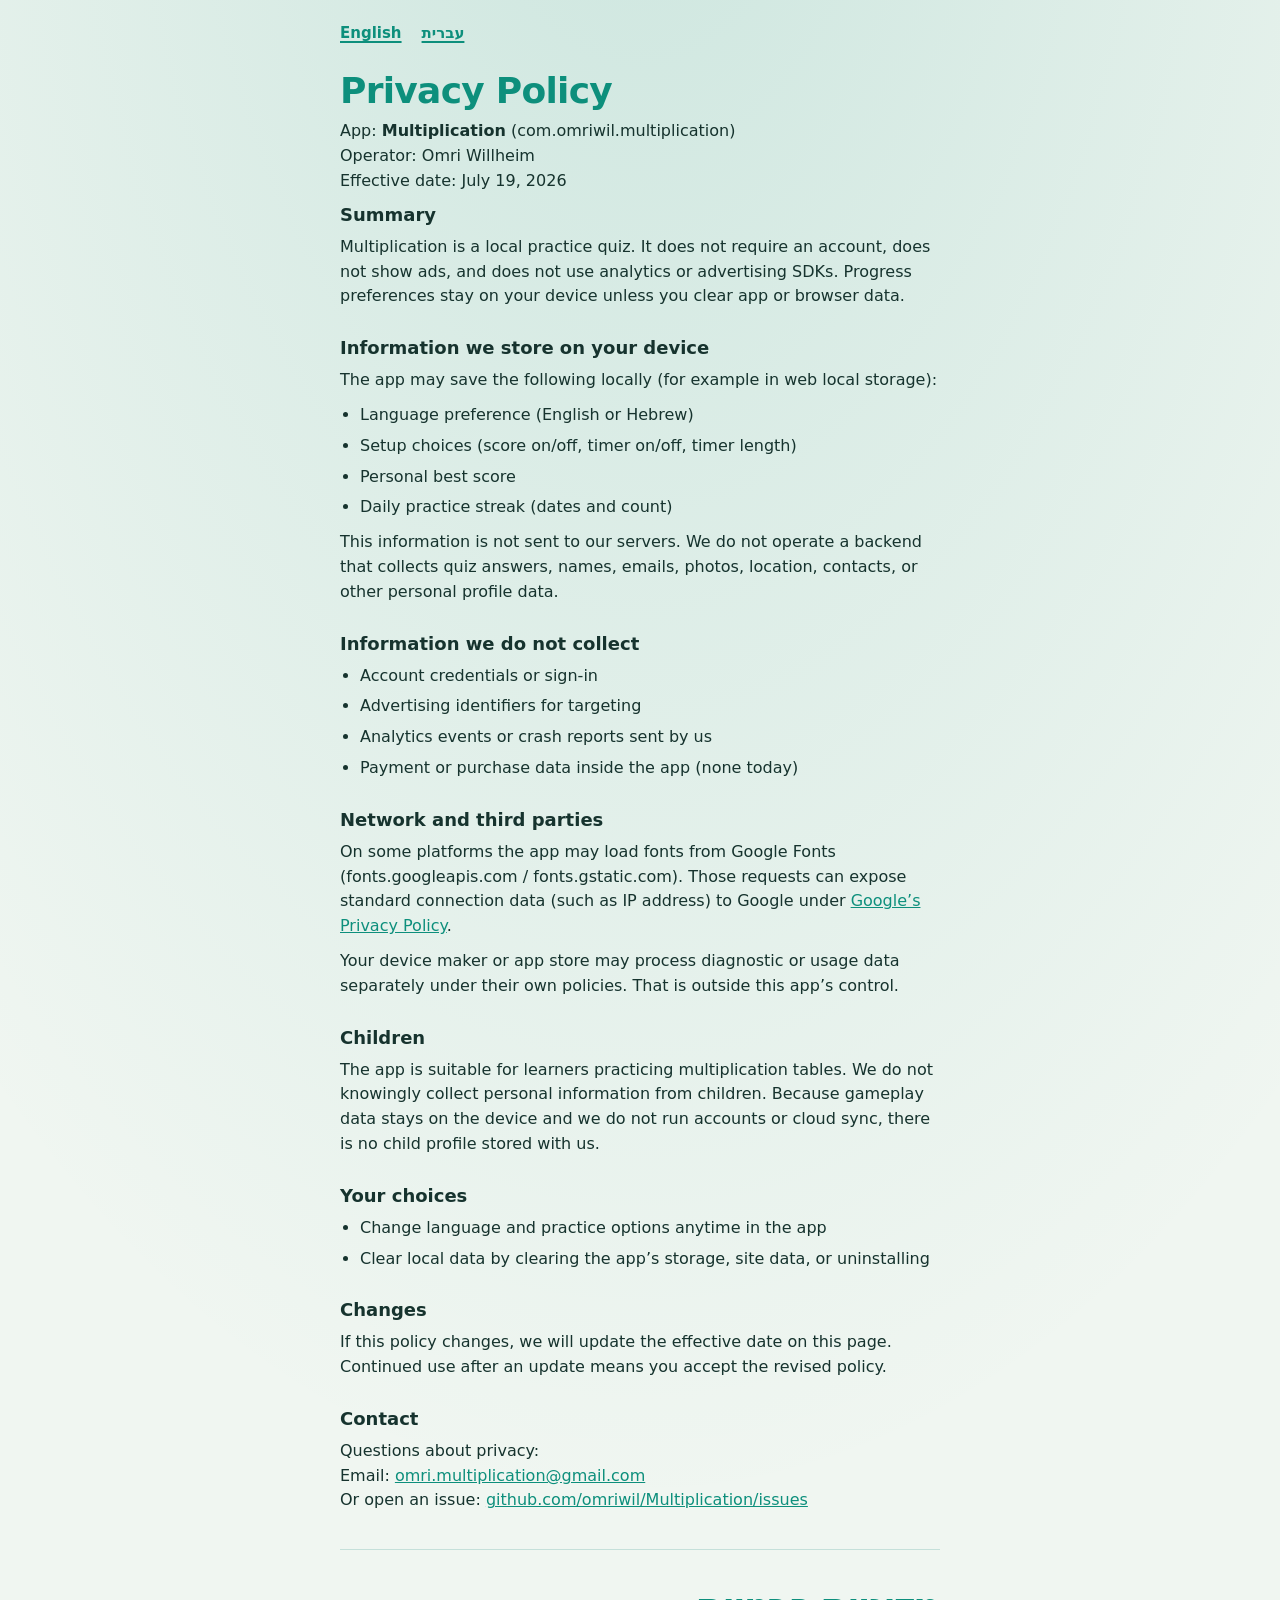
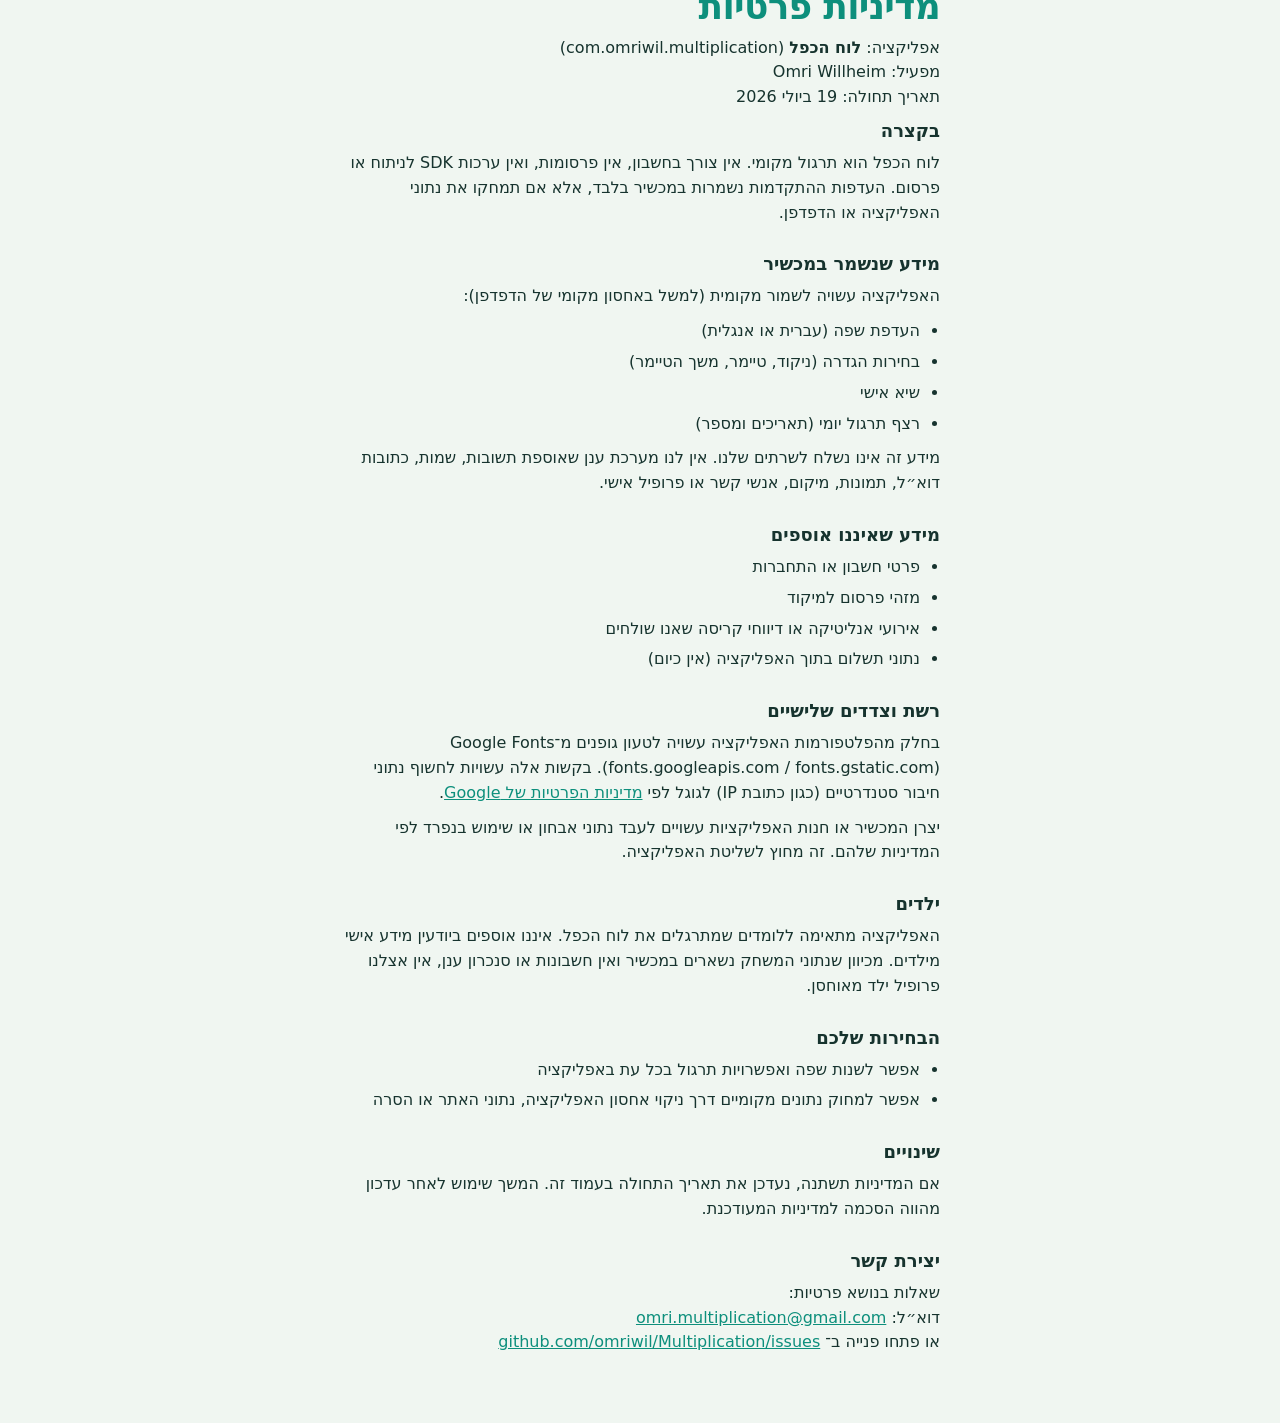
==== index.html @ eee6aac2 "Add Multiplication privacy policy for store listings." ====
<!DOCTYPE html>
<html lang="en">
<head>
	<meta charset="UTF-8">
	<meta name="viewport" content="width=device-width, initial-scale=1.0, viewport-fit=cover">
	<meta name="color-scheme" content="light">
	<meta name="theme-color" content="#f0f6f1">
	<title>Privacy Policy — Multiplication</title>
	<style>
		:root {
			--bg: #f0f6f1;
			--border: #c5e0da;
			--text: #16332e;
			--text-muted: #4a6b64;
			--accent: #0d8f7c;
			--font-ui: "Segoe UI", system-ui, -apple-system, sans-serif;
			--font-display: "Nunito", "Rubik", "Segoe UI", system-ui, -apple-system, sans-serif;
		}

		*,
		*::before,
		*::after {
			box-sizing: border-box;
		}

		body {
			margin: 0;
			min-height: 100vh;
			font-family: var(--font-ui);
			background:
				radial-gradient(ellipse 80% 60% at 50% -10%, rgba(13, 143, 124, 0.16), transparent),
				var(--bg);
			color: var(--text);
			-webkit-font-smoothing: antialiased;
		}

		.privacy-page {
			width: min(100%, 640px);
			margin: 0 auto;
			padding:
				max(24px, env(safe-area-inset-top))
				max(20px, env(safe-area-inset-right))
				max(40px, env(safe-area-inset-bottom))
				max(20px, env(safe-area-inset-left));
		}

		.privacy-page h1 {
			margin: 0 0 8px;
			font-family: var(--font-display);
			font-size: clamp(1.75rem, 6vw, 2.25rem);
			font-weight: 800;
			letter-spacing: -0.02em;
			line-height: 1.15;
			color: var(--accent);
		}

		.privacy-meta {
			margin: 0 0 28px;
			color: var(--text-muted);
			font-size: 0.9375rem;
			line-height: 1.45;
		}

		.privacy-nav {
			display: flex;
			flex-wrap: wrap;
			gap: 12px 20px;
			margin: 0 0 28px;
			font-size: 0.9375rem;
		}

		.privacy-nav a {
			color: var(--accent);
			font-weight: 700;
			text-decoration-thickness: 1.5px;
			text-underline-offset: 3px;
		}

		.privacy-nav a:focus-visible {
			outline: 2px solid var(--accent);
			outline-offset: 3px;
			border-radius: 4px;
		}

		.privacy-page section {
			margin: 0 0 28px;
		}

		.privacy-page h2 {
			margin: 0 0 10px;
			font-family: var(--font-display);
			font-size: 1.125rem;
			font-weight: 800;
			color: var(--text);
		}

		.privacy-page p,
		.privacy-page li {
			margin: 0 0 10px;
			font-size: 1rem;
			line-height: 1.55;
			color: var(--text);
		}

		.privacy-page ul {
			margin: 0 0 10px;
			padding-inline-start: 1.25rem;
		}

		.privacy-page li {
			margin-bottom: 6px;
		}

		.privacy-page hr {
			border: 0;
			border-top: 1px solid var(--border);
			margin: 36px 0;
		}

		.privacy-page a {
			color: var(--accent);
		}

		[lang="he"] {
			font-family: "Rubik", "Segoe UI", system-ui, -apple-system, sans-serif;
		}
	</style>
</head>
<body>
	<article class="privacy-page">
		<nav class="privacy-nav" aria-label="Language">
			<a href="#en">English</a>
			<a href="#he" lang="he">עברית</a>
		</nav>

		<section id="en" lang="en">
			<h1>Privacy Policy</h1>
			<p class="privacy-meta">
				App: <strong>Multiplication</strong> (com.omriwil.multiplication)<br>
				Operator: Omri Willheim<br>
				Effective date: July 19, 2026
			</p>

			<section>
				<h2>Summary</h2>
				<p>
					Multiplication is a local practice quiz. It does not require an account,
					does not show ads, and does not use analytics or advertising SDKs.
					Progress preferences stay on your device unless you clear app or browser data.
				</p>
			</section>

			<section>
				<h2>Information we store on your device</h2>
				<p>The app may save the following locally (for example in web local storage):</p>
				<ul>
					<li>Language preference (English or Hebrew)</li>
					<li>Setup choices (score on/off, timer on/off, timer length)</li>
					<li>Personal best score</li>
					<li>Daily practice streak (dates and count)</li>
				</ul>
				<p>
					This information is not sent to our servers. We do not operate a backend
					that collects quiz answers, names, emails, photos, location, contacts,
					or other personal profile data.
				</p>
			</section>

			<section>
				<h2>Information we do not collect</h2>
				<ul>
					<li>Account credentials or sign-in</li>
					<li>Advertising identifiers for targeting</li>
					<li>Analytics events or crash reports sent by us</li>
					<li>Payment or purchase data inside the app (none today)</li>
				</ul>
			</section>

			<section>
				<h2>Network and third parties</h2>
				<p>
					On some platforms the app may load fonts from Google Fonts
					(fonts.googleapis.com / fonts.gstatic.com). Those requests can expose
					standard connection data (such as IP address) to Google under
					<a href="https://policies.google.com/privacy">Google’s Privacy Policy</a>.
				</p>
				<p>
					Your device maker or app store may process diagnostic or usage data
					separately under their own policies. That is outside this app’s control.
				</p>
			</section>

			<section>
				<h2>Children</h2>
				<p>
					The app is suitable for learners practicing multiplication tables.
					We do not knowingly collect personal information from children.
					Because gameplay data stays on the device and we do not run accounts
					or cloud sync, there is no child profile stored with us.
				</p>
			</section>

			<section>
				<h2>Your choices</h2>
				<ul>
					<li>Change language and practice options anytime in the app</li>
					<li>Clear local data by clearing the app’s storage, site data, or uninstalling</li>
				</ul>
			</section>

			<section>
				<h2>Changes</h2>
				<p>
					If this policy changes, we will update the effective date on this page.
					Continued use after an update means you accept the revised policy.
				</p>
			</section>

			<section>
				<h2>Contact</h2>
				<p>
					Questions about privacy:<br>
					Email:
					<a href="mailto:omri.multiplication@gmail.com">omri.multiplication@gmail.com</a><br>
					Or open an issue:
					<a href="https://github.com/omriwil/Multiplication/issues">github.com/omriwil/Multiplication/issues</a>
				</p>
			</section>
		</section>

		<hr>

		<section id="he" lang="he" dir="rtl">
			<h1>מדיניות פרטיות</h1>
			<p class="privacy-meta">
				אפליקציה: <strong>לוח הכפל</strong> (com.omriwil.multiplication)<br>
				מפעיל: Omri Willheim<br>
				תאריך תחולה: 19 ביולי 2026
			</p>

			<section>
				<h2>בקצרה</h2>
				<p>
					לוח הכפל הוא תרגול מקומי. אין צורך בחשבון, אין פרסומות,
					ואין ערכות SDK לניתוח או פרסום.
					העדפות ההתקדמות נשמרות במכשיר בלבד, אלא אם תמחקו את נתוני האפליקציה או הדפדפן.
				</p>
			</section>

			<section>
				<h2>מידע שנשמר במכשיר</h2>
				<p>האפליקציה עשויה לשמור מקומית (למשל באחסון מקומי של הדפדפן):</p>
				<ul>
					<li>העדפת שפה (עברית או אנגלית)</li>
					<li>בחירות הגדרה (ניקוד, טיימר, משך הטיימר)</li>
					<li>שיא אישי</li>
					<li>רצף תרגול יומי (תאריכים ומספר)</li>
				</ul>
				<p>
					מידע זה אינו נשלח לשרתים שלנו. אין לנו מערכת ענן שאוספת תשובות,
					שמות, כתובות דוא״ל, תמונות, מיקום, אנשי קשר או פרופיל אישי.
				</p>
			</section>

			<section>
				<h2>מידע שאיננו אוספים</h2>
				<ul>
					<li>פרטי חשבון או התחברות</li>
					<li>מזהי פרסום למיקוד</li>
					<li>אירועי אנליטיקה או דיווחי קריסה שאנו שולחים</li>
					<li>נתוני תשלום בתוך האפליקציה (אין כיום)</li>
				</ul>
			</section>

			<section>
				<h2>רשת וצדדים שלישיים</h2>
				<p>
					בחלק מהפלטפורמות האפליקציה עשויה לטעון גופנים מ־Google Fonts
					(fonts.googleapis.com / fonts.gstatic.com). בקשות אלה עשויות לחשוף
					נתוני חיבור סטנדרטיים (כגון כתובת IP) לגוגל לפי
					<a href="https://policies.google.com/privacy">מדיניות הפרטיות של Google</a>.
				</p>
				<p>
					יצרן המכשיר או חנות האפליקציות עשויים לעבד נתוני אבחון או שימוש
					בנפרד לפי המדיניות שלהם. זה מחוץ לשליטת האפליקציה.
				</p>
			</section>

			<section>
				<h2>ילדים</h2>
				<p>
					האפליקציה מתאימה ללומדים שמתרגלים את לוח הכפל.
					איננו אוספים ביודעין מידע אישי מילדים.
					מכיוון שנתוני המשחק נשארים במכשיר ואין חשבונות או סנכרון ענן,
					אין אצלנו פרופיל ילד מאוחסן.
				</p>
			</section>

			<section>
				<h2>הבחירות שלכם</h2>
				<ul>
					<li>אפשר לשנות שפה ואפשרויות תרגול בכל עת באפליקציה</li>
					<li>אפשר למחוק נתונים מקומיים דרך ניקוי אחסון האפליקציה, נתוני האתר או הסרה</li>
				</ul>
			</section>

			<section>
				<h2>שינויים</h2>
				<p>
					אם המדיניות תשתנה, נעדכן את תאריך התחולה בעמוד זה.
					המשך שימוש לאחר עדכון מהווה הסכמה למדיניות המעודכנת.
				</p>
			</section>

			<section>
				<h2>יצירת קשר</h2>
				<p>
					שאלות בנושא פרטיות:<br>
					דוא״ל:
					<a href="mailto:omri.multiplication@gmail.com">omri.multiplication@gmail.com</a><br>
					או פתחו פנייה ב־
					<a href="https://github.com/omriwil/Multiplication/issues">github.com/omriwil/Multiplication/issues</a>
				</p>
			</section>
		</section>
	</article>
</body>
</html>
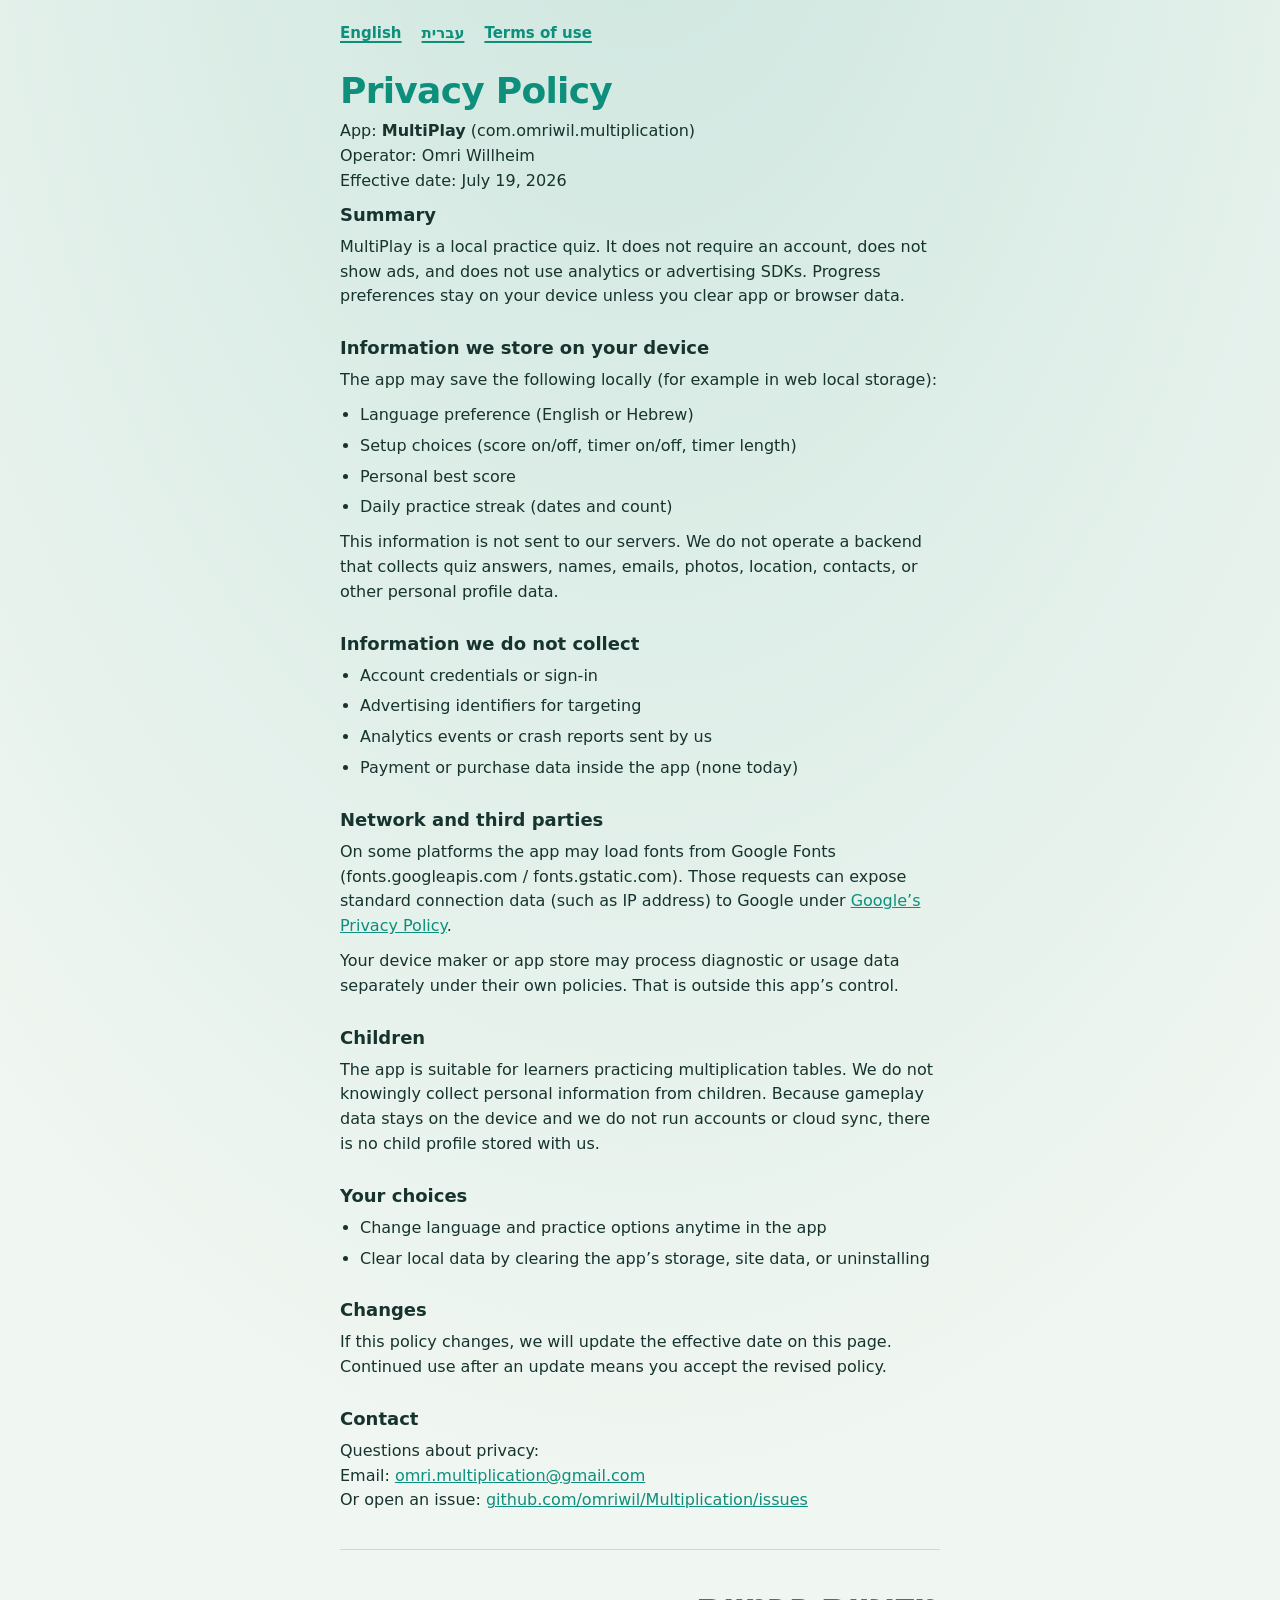
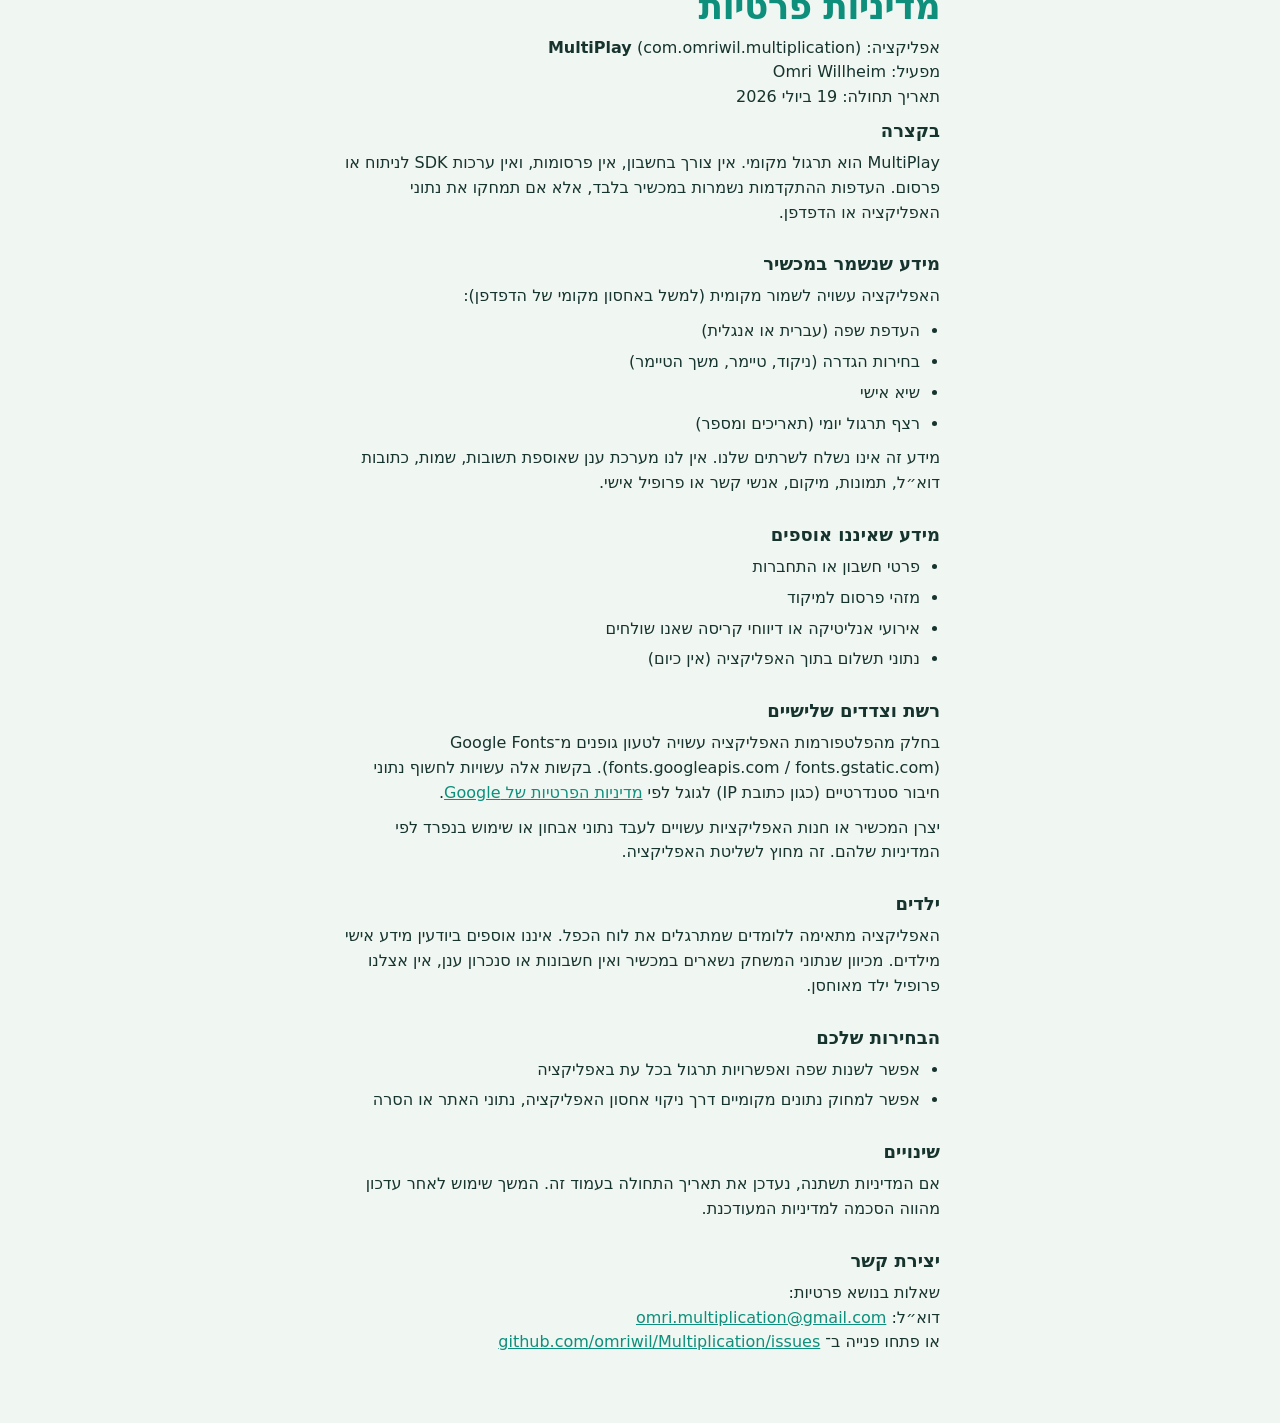
==== commit d0ae8e42: "Sync legal pages from Multiplication." ====
--- a/index.html
+++ b/index.html
@@ -5,7 +5,7 @@
 	<meta name="viewport" content="width=device-width, initial-scale=1.0, viewport-fit=cover">
 	<meta name="color-scheme" content="light">
 	<meta name="theme-color" content="#f0f6f1">
-	<title>Privacy Policy — Multiplication</title>
+	<title>Privacy Policy — MultiPlay</title>
 	<style>
 		:root {
 			--bg: #f0f6f1;
@@ -128,15 +128,16 @@
 </head>
 <body>
 	<article class="privacy-page">
-		<nav class="privacy-nav" aria-label="Language">
+		<nav class="privacy-nav" aria-label="Document links">
 			<a href="#en">English</a>
 			<a href="#he" lang="he">עברית</a>
+			<a href="terms.html">Terms of use</a>
 		</nav>
 
 		<section id="en" lang="en">
 			<h1>Privacy Policy</h1>
 			<p class="privacy-meta">
-				App: <strong>Multiplication</strong> (com.omriwil.multiplication)<br>
+				App: <strong>MultiPlay</strong> (com.omriwil.multiplication)<br>
 				Operator: Omri Willheim<br>
 				Effective date: July 19, 2026
 			</p>
@@ -144,7 +145,7 @@
 			<section>
 				<h2>Summary</h2>
 				<p>
-					Multiplication is a local practice quiz. It does not require an account,
+					MultiPlay is a local practice quiz. It does not require an account,
 					does not show ads, and does not use analytics or advertising SDKs.
 					Progress preferences stay on your device unless you clear app or browser data.
 				</p>
@@ -233,7 +234,7 @@
 		<section id="he" lang="he" dir="rtl">
 			<h1>מדיניות פרטיות</h1>
 			<p class="privacy-meta">
-				אפליקציה: <strong>לוח הכפל</strong> (com.omriwil.multiplication)<br>
+				אפליקציה: <strong>MultiPlay</strong> (com.omriwil.multiplication)<br>
 				מפעיל: Omri Willheim<br>
 				תאריך תחולה: 19 ביולי 2026
 			</p>
@@ -241,7 +242,7 @@
 			<section>
 				<h2>בקצרה</h2>
 				<p>
-					לוח הכפל הוא תרגול מקומי. אין צורך בחשבון, אין פרסומות,
+					MultiPlay הוא תרגול מקומי. אין צורך בחשבון, אין פרסומות,
 					ואין ערכות SDK לניתוח או פרסום.
 					העדפות ההתקדמות נשמרות במכשיר בלבד, אלא אם תמחקו את נתוני האפליקציה או הדפדפן.
 				</p>
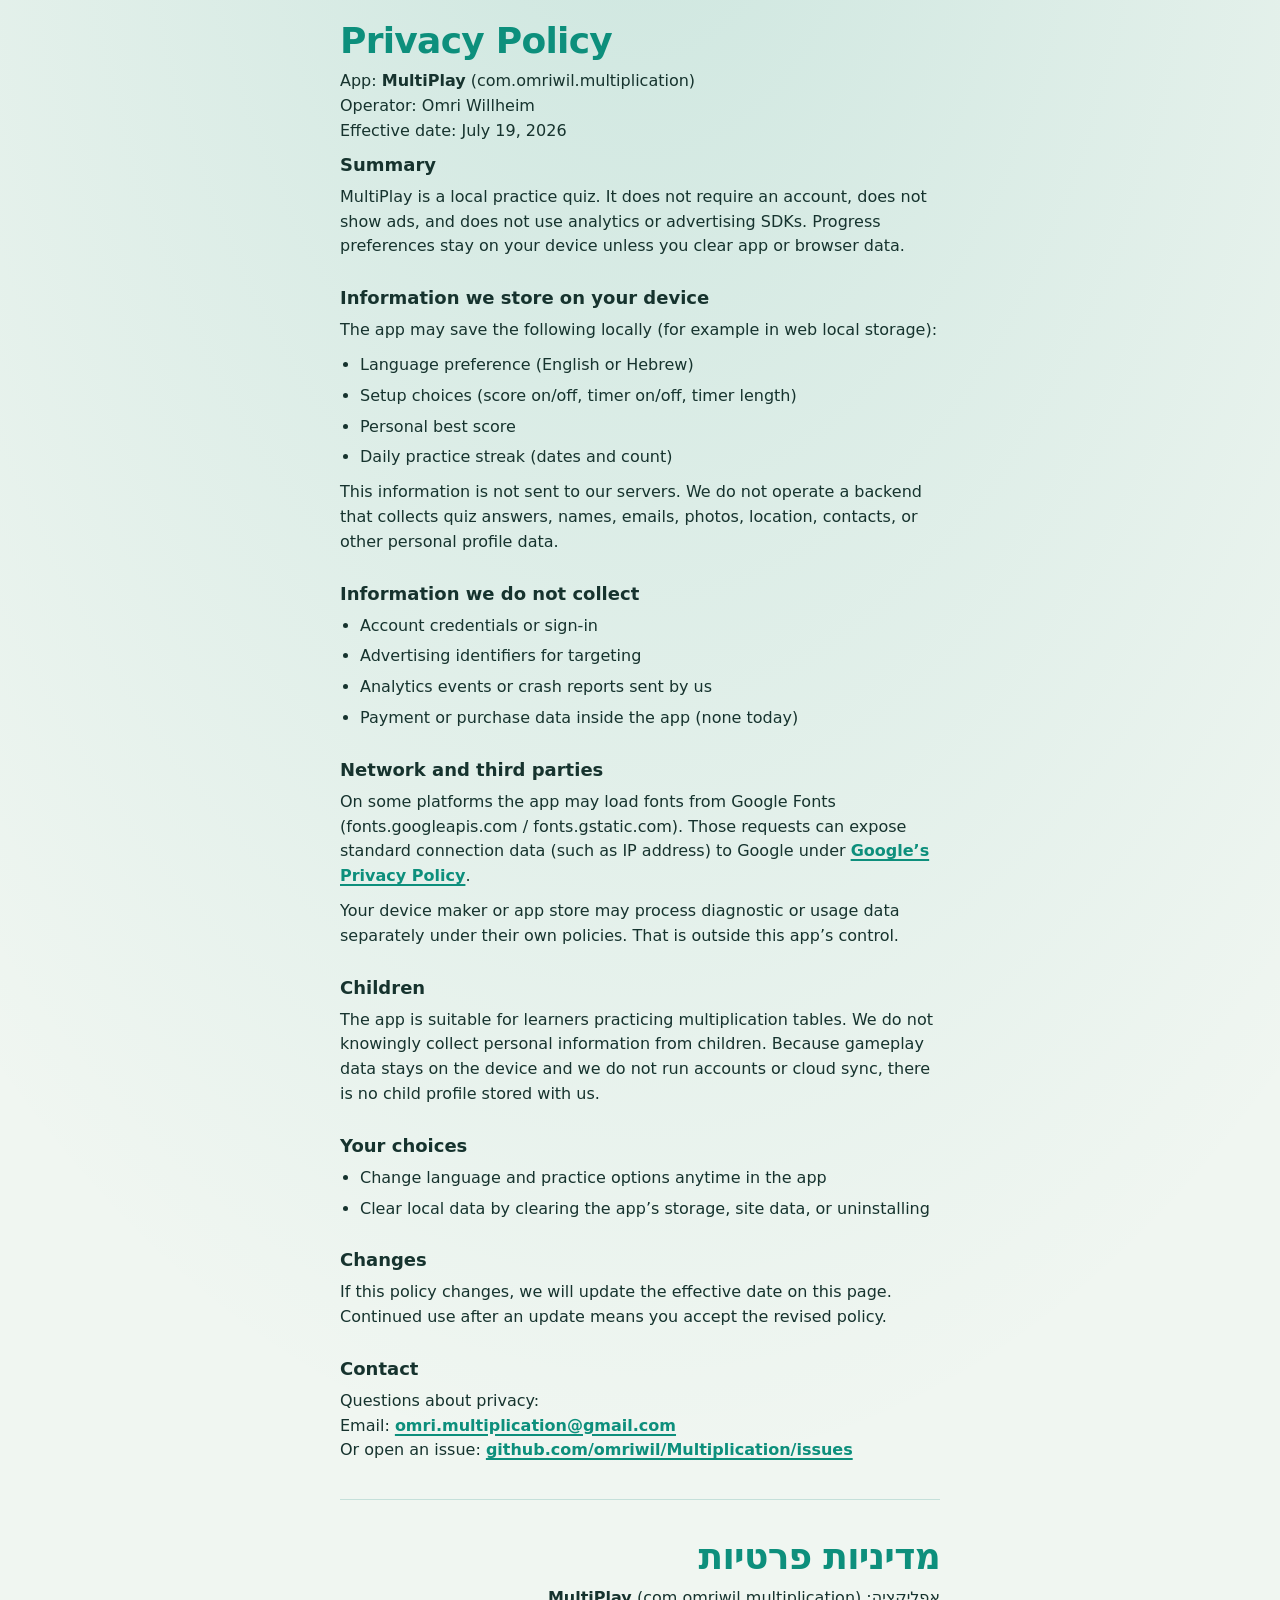
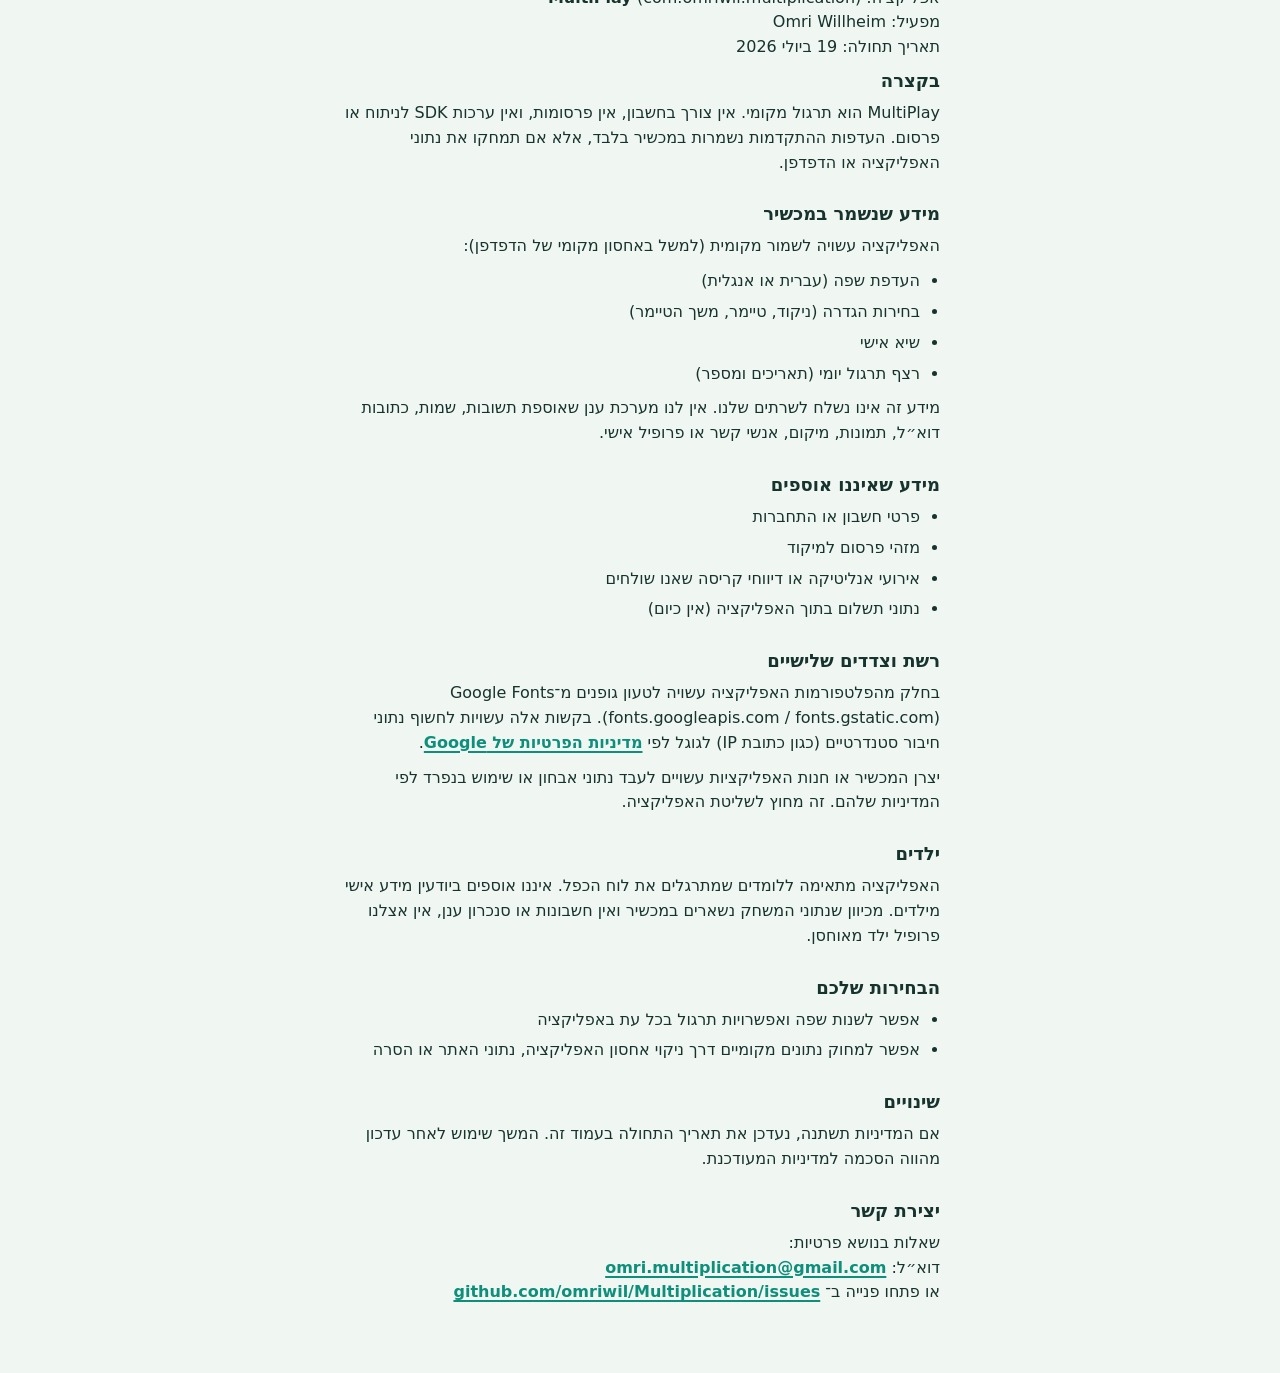
==== commit ad55286d: "Sync legal pages from Multiplication." ====
--- a/index.html
+++ b/index.html
@@ -6,137 +6,13 @@
 	<meta name="color-scheme" content="light">
 	<meta name="theme-color" content="#f0f6f1">
 	<title>Privacy Policy — MultiPlay</title>
-	<style>
-		:root {
-			--bg: #f0f6f1;
-			--border: #c5e0da;
-			--text: #16332e;
-			--text-muted: #4a6b64;
-			--accent: #0d8f7c;
-			--font-ui: "Segoe UI", system-ui, -apple-system, sans-serif;
-			--font-display: "Nunito", "Rubik", "Segoe UI", system-ui, -apple-system, sans-serif;
-		}
-
-		*,
-		*::before,
-		*::after {
-			box-sizing: border-box;
-		}
-
-		body {
-			margin: 0;
-			min-height: 100vh;
-			font-family: var(--font-ui);
-			background:
-				radial-gradient(ellipse 80% 60% at 50% -10%, rgba(13, 143, 124, 0.16), transparent),
-				var(--bg);
-			color: var(--text);
-			-webkit-font-smoothing: antialiased;
-		}
-
-		.privacy-page {
-			width: min(100%, 640px);
-			margin: 0 auto;
-			padding:
-				max(24px, env(safe-area-inset-top))
-				max(20px, env(safe-area-inset-right))
-				max(40px, env(safe-area-inset-bottom))
-				max(20px, env(safe-area-inset-left));
-		}
-
-		.privacy-page h1 {
-			margin: 0 0 8px;
-			font-family: var(--font-display);
-			font-size: clamp(1.75rem, 6vw, 2.25rem);
-			font-weight: 800;
-			letter-spacing: -0.02em;
-			line-height: 1.15;
-			color: var(--accent);
-		}
-
-		.privacy-meta {
-			margin: 0 0 28px;
-			color: var(--text-muted);
-			font-size: 0.9375rem;
-			line-height: 1.45;
-		}
-
-		.privacy-nav {
-			display: flex;
-			flex-wrap: wrap;
-			gap: 12px 20px;
-			margin: 0 0 28px;
-			font-size: 0.9375rem;
-		}
-
-		.privacy-nav a {
-			color: var(--accent);
-			font-weight: 700;
-			text-decoration-thickness: 1.5px;
-			text-underline-offset: 3px;
-		}
-
-		.privacy-nav a:focus-visible {
-			outline: 2px solid var(--accent);
-			outline-offset: 3px;
-			border-radius: 4px;
-		}
-
-		.privacy-page section {
-			margin: 0 0 28px;
-		}
-
-		.privacy-page h2 {
-			margin: 0 0 10px;
-			font-family: var(--font-display);
-			font-size: 1.125rem;
-			font-weight: 800;
-			color: var(--text);
-		}
-
-		.privacy-page p,
-		.privacy-page li {
-			margin: 0 0 10px;
-			font-size: 1rem;
-			line-height: 1.55;
-			color: var(--text);
-		}
-
-		.privacy-page ul {
-			margin: 0 0 10px;
-			padding-inline-start: 1.25rem;
-		}
-
-		.privacy-page li {
-			margin-bottom: 6px;
-		}
-
-		.privacy-page hr {
-			border: 0;
-			border-top: 1px solid var(--border);
-			margin: 36px 0;
-		}
-
-		.privacy-page a {
-			color: var(--accent);
-		}
-
-		[lang="he"] {
-			font-family: "Rubik", "Segoe UI", system-ui, -apple-system, sans-serif;
-		}
-	</style>
+	<link rel="stylesheet" href="css/legal-page.css">
 </head>
 <body>
-	<article class="privacy-page">
-		<nav class="privacy-nav" aria-label="Document links">
-			<a href="#en">English</a>
-			<a href="#he" lang="he">עברית</a>
-			<a href="terms.html">Terms of use</a>
-		</nav>
-
-		<section id="en" lang="en">
+		<main class="legal-page">
+		<section data-legal-lang="en" lang="en">
 			<h1>Privacy Policy</h1>
-			<p class="privacy-meta">
+			<p class="legal-meta">
 				App: <strong>MultiPlay</strong> (com.omriwil.multiplication)<br>
 				Operator: Omri Willheim<br>
 				Effective date: July 19, 2026
@@ -229,11 +105,11 @@
 			</section>
 		</section>
 
-		<hr>
-
-		<section id="he" lang="he" dir="rtl">
+		<hr class="legal-lang-divider">
+
+		<section data-legal-lang="he" lang="he" dir="rtl">
 			<h1>מדיניות פרטיות</h1>
-			<p class="privacy-meta">
+			<p class="legal-meta">
 				אפליקציה: <strong>MultiPlay</strong> (com.omriwil.multiplication)<br>
 				מפעיל: Omri Willheim<br>
 				תאריך תחולה: 19 ביולי 2026
@@ -324,6 +200,7 @@
 				</p>
 			</section>
 		</section>
-	</article>
+	</main>
+
 </body>
 </html>
--- a/css/legal-page.css
+++ b/css/legal-page.css
@@ -0,0 +1,163 @@
+:root {
+	--bg: #f0f6f1;
+	--border: #c5e0da;
+	--text: #16332e;
+	--text-muted: #4a6b64;
+	--accent: #0d8f7c;
+	--font-ui: "Segoe UI", system-ui, -apple-system, sans-serif;
+	--font-display: "Nunito", "Rubik", "Segoe UI", system-ui, -apple-system, sans-serif;
+}
+
+*,
+*::before,
+*::after {
+	box-sizing: border-box;
+}
+
+body {
+	margin: 0;
+	min-height: 100vh;
+	font-family: var(--font-ui);
+	background:
+		radial-gradient(ellipse 80% 60% at 50% -10%, rgba(13, 143, 124, 0.16), transparent),
+		var(--bg);
+	color: var(--text);
+	-webkit-font-smoothing: antialiased;
+}
+
+.legal-top-bar {
+	position: sticky;
+	top: 0;
+	z-index: 10;
+	display: flex;
+	align-items: center;
+	min-height: 48px;
+	padding:
+		max(8px, env(safe-area-inset-top))
+		max(12px, env(safe-area-inset-right))
+		8px
+		max(4px, env(safe-area-inset-left));
+	background: rgba(240, 246, 241, 0.92);
+	backdrop-filter: blur(8px);
+	-webkit-backdrop-filter: blur(8px);
+	border-bottom: 1px solid var(--border);
+}
+
+.legal-back {
+	display: inline-flex;
+	align-items: center;
+	gap: 2px;
+	min-height: 44px;
+	min-width: 44px;
+	padding: 0 12px 0 8px;
+	margin: 0;
+	border: none;
+	border-radius: 8px;
+	background: transparent;
+	color: var(--accent);
+	font: inherit;
+	font-size: 1.0625rem;
+	font-weight: 700;
+	cursor: pointer;
+	-webkit-tap-highlight-color: transparent;
+}
+
+.legal-back:focus-visible {
+	outline: 2px solid var(--accent);
+	outline-offset: 2px;
+}
+
+.legal-back-icon {
+	width: 22px;
+	height: 22px;
+	flex-shrink: 0;
+}
+
+[dir="rtl"] .legal-back-icon {
+	transform: scaleX(-1);
+}
+
+.legal-page {
+	width: min(100%, 640px);
+	margin: 0 auto;
+	padding:
+		20px
+		max(20px, env(safe-area-inset-right))
+		max(40px, env(safe-area-inset-bottom))
+		max(20px, env(safe-area-inset-left));
+}
+
+.legal-page h1 {
+	margin: 0 0 8px;
+	font-family: var(--font-display);
+	font-size: clamp(1.75rem, 6vw, 2.25rem);
+	font-weight: 800;
+	letter-spacing: -0.02em;
+	line-height: 1.15;
+	color: var(--accent);
+}
+
+.legal-meta {
+	margin: 0 0 28px;
+	color: var(--text-muted);
+	font-size: 0.9375rem;
+	line-height: 1.45;
+}
+
+.legal-page section {
+	margin: 0 0 28px;
+}
+
+.legal-page h2 {
+	margin: 0 0 10px;
+	font-family: var(--font-display);
+	font-size: 1.125rem;
+	font-weight: 800;
+	color: var(--text);
+}
+
+.legal-page p,
+.legal-page li {
+	margin: 0 0 10px;
+	font-size: 1rem;
+	line-height: 1.55;
+	color: var(--text);
+}
+
+.legal-page ul {
+	margin: 0 0 10px;
+	padding-inline-start: 1.25rem;
+}
+
+.legal-page li {
+	margin-bottom: 6px;
+}
+
+.legal-lang-divider {
+	border: 0;
+	border-top: 1px solid var(--border);
+	margin: 36px 0;
+}
+
+.legal-page a {
+	color: var(--accent);
+	font-weight: 700;
+	text-decoration-thickness: 1.5px;
+	text-underline-offset: 3px;
+}
+
+.legal-page a:focus-visible {
+	outline: 2px solid var(--accent);
+	outline-offset: 3px;
+	border-radius: 4px;
+}
+
+[lang="he"] {
+	font-family: "Rubik", "Segoe UI", system-ui, -apple-system, sans-serif;
+}
+
+@media (hover: hover) {
+	.legal-back:hover {
+		background: rgba(13, 143, 124, 0.08);
+	}
+}
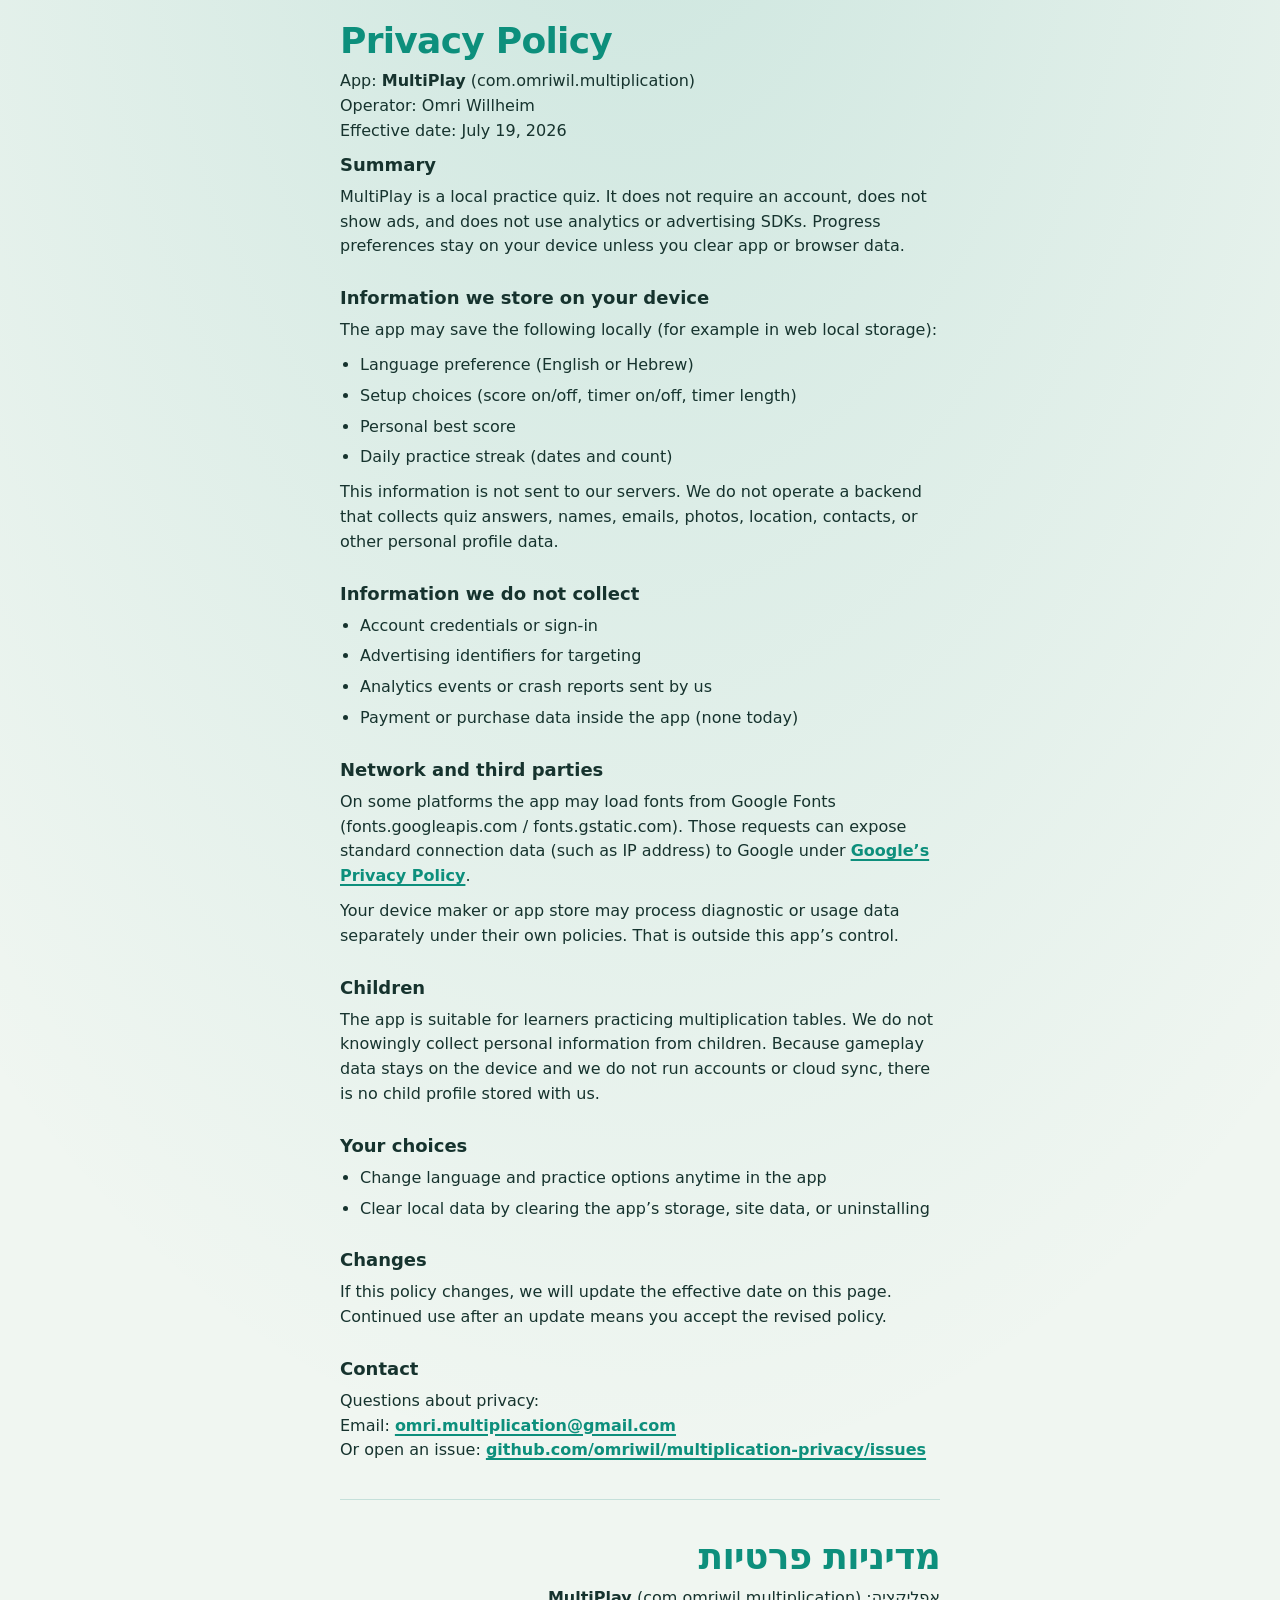
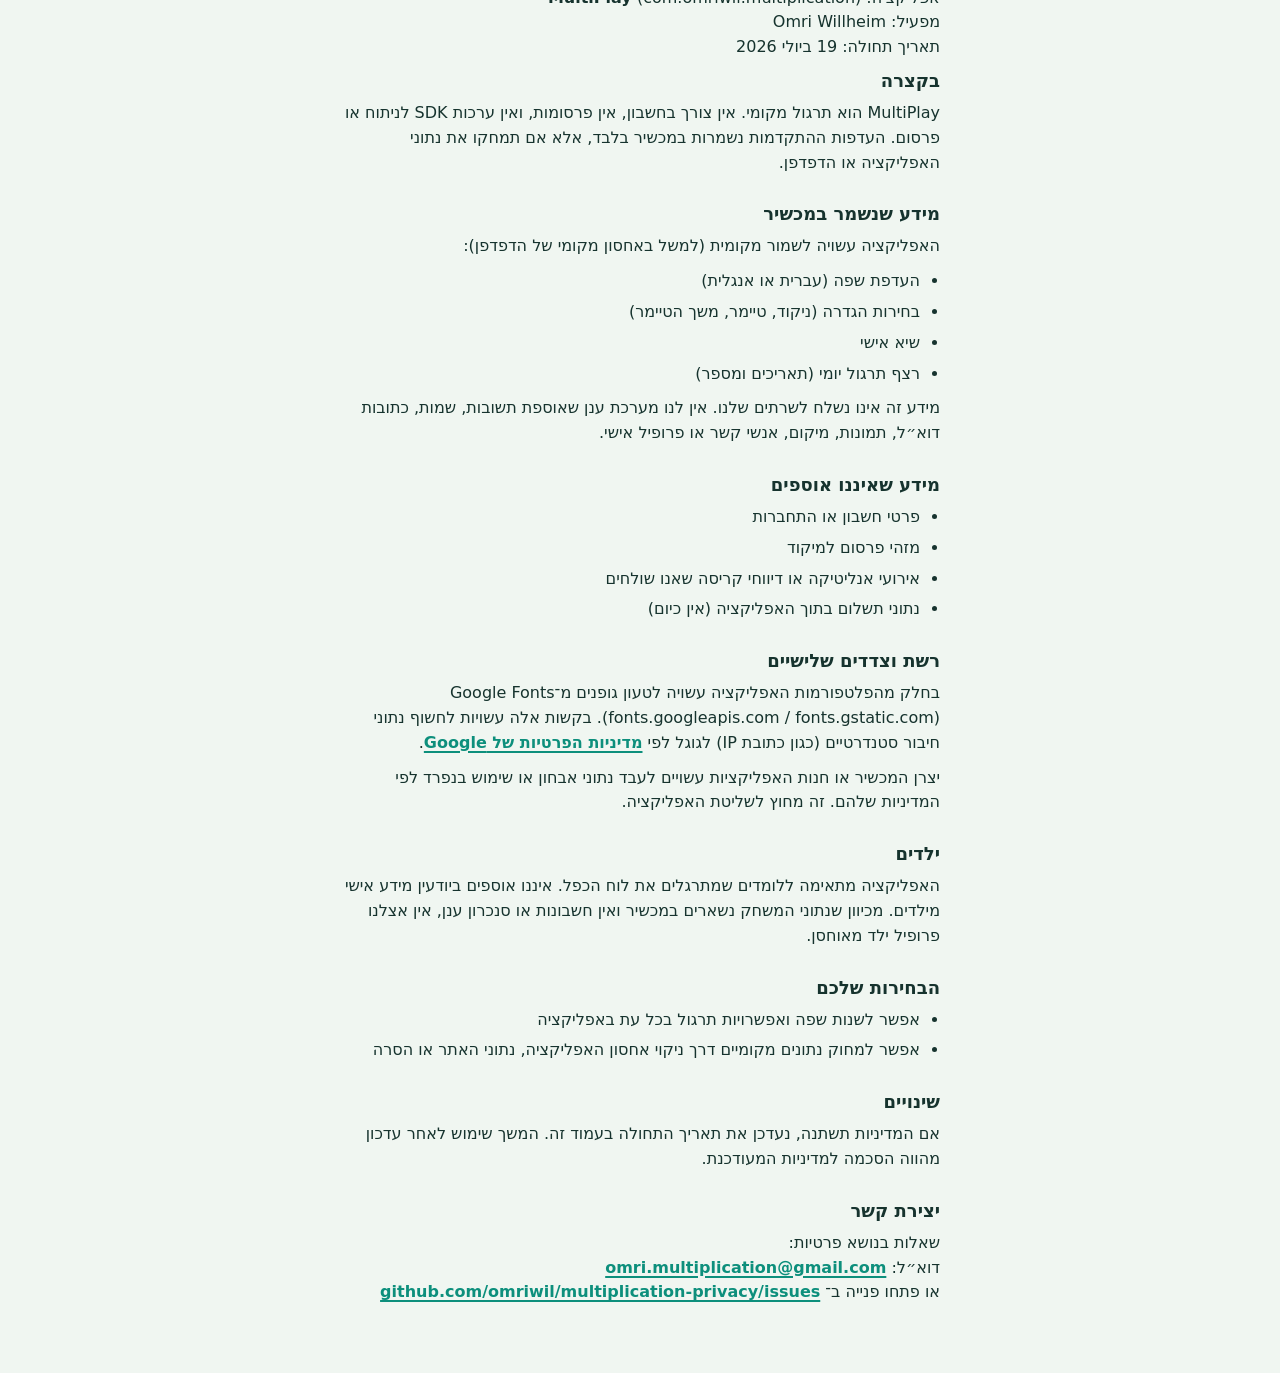
==== commit d37e8af0: "Sync legal pages from Multiplication." ====
--- a/index.html
+++ b/index.html
@@ -8,7 +8,7 @@
 	<title>Privacy Policy — MultiPlay</title>
 	<link rel="stylesheet" href="css/legal-page.css">
 </head>
-<body>
+<body class="legal-standalone">
 		<main class="legal-page">
 		<section data-legal-lang="en" lang="en">
 			<h1>Privacy Policy</h1>
@@ -100,7 +100,7 @@
 					Email:
 					<a href="mailto:omri.multiplication@gmail.com">omri.multiplication@gmail.com</a><br>
 					Or open an issue:
-					<a href="https://github.com/omriwil/Multiplication/issues">github.com/omriwil/Multiplication/issues</a>
+					<a href="https://github.com/omriwil/multiplication-privacy/issues">github.com/omriwil/multiplication-privacy/issues</a>
 				</p>
 			</section>
 		</section>
@@ -196,7 +196,7 @@
 					דוא״ל:
 					<a href="mailto:omri.multiplication@gmail.com">omri.multiplication@gmail.com</a><br>
 					או פתחו פנייה ב־
-					<a href="https://github.com/omriwil/Multiplication/issues">github.com/omriwil/Multiplication/issues</a>
+					<a href="https://github.com/omriwil/multiplication-privacy/issues">github.com/omriwil/multiplication-privacy/issues</a>
 				</p>
 			</section>
 		</section>
--- a/css/legal-page.css
+++ b/css/legal-page.css
@@ -14,7 +14,7 @@
 	box-sizing: border-box;
 }
 
-body {
+body.legal-standalone {
 	margin: 0;
 	min-height: 100vh;
 	font-family: var(--font-ui);
@@ -23,6 +23,23 @@
 		var(--bg);
 	color: var(--text);
 	-webkit-font-smoothing: antialiased;
+}
+
+.legal-overlay {
+	position: fixed;
+	inset: 0;
+	z-index: 100;
+	overflow-y: auto;
+	background:
+		radial-gradient(ellipse 80% 60% at 50% -10%, rgba(13, 143, 124, 0.16), transparent),
+		var(--bg);
+	color: var(--text);
+	font-family: var(--font-ui);
+	-webkit-font-smoothing: antialiased;
+}
+
+.legal-overlay[hidden] {
+	display: none;
 }
 
 .legal-top-bar {
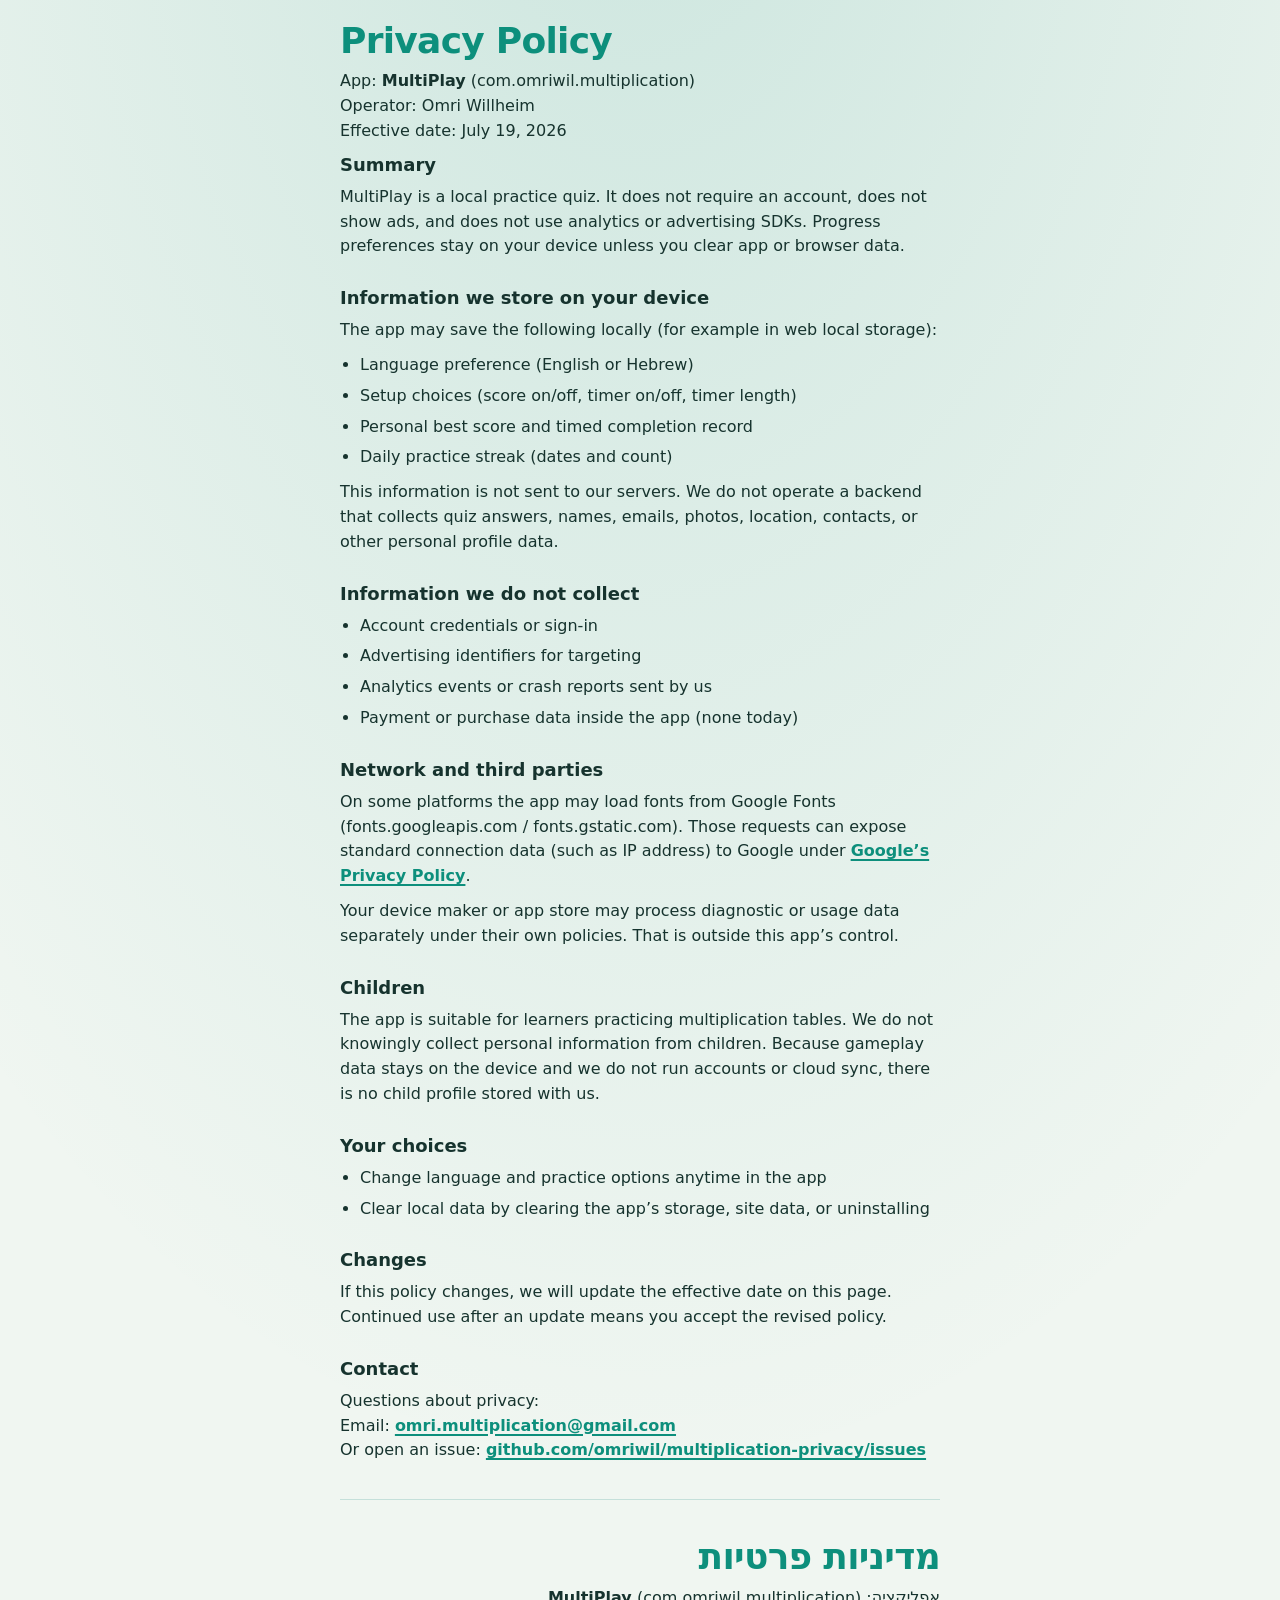
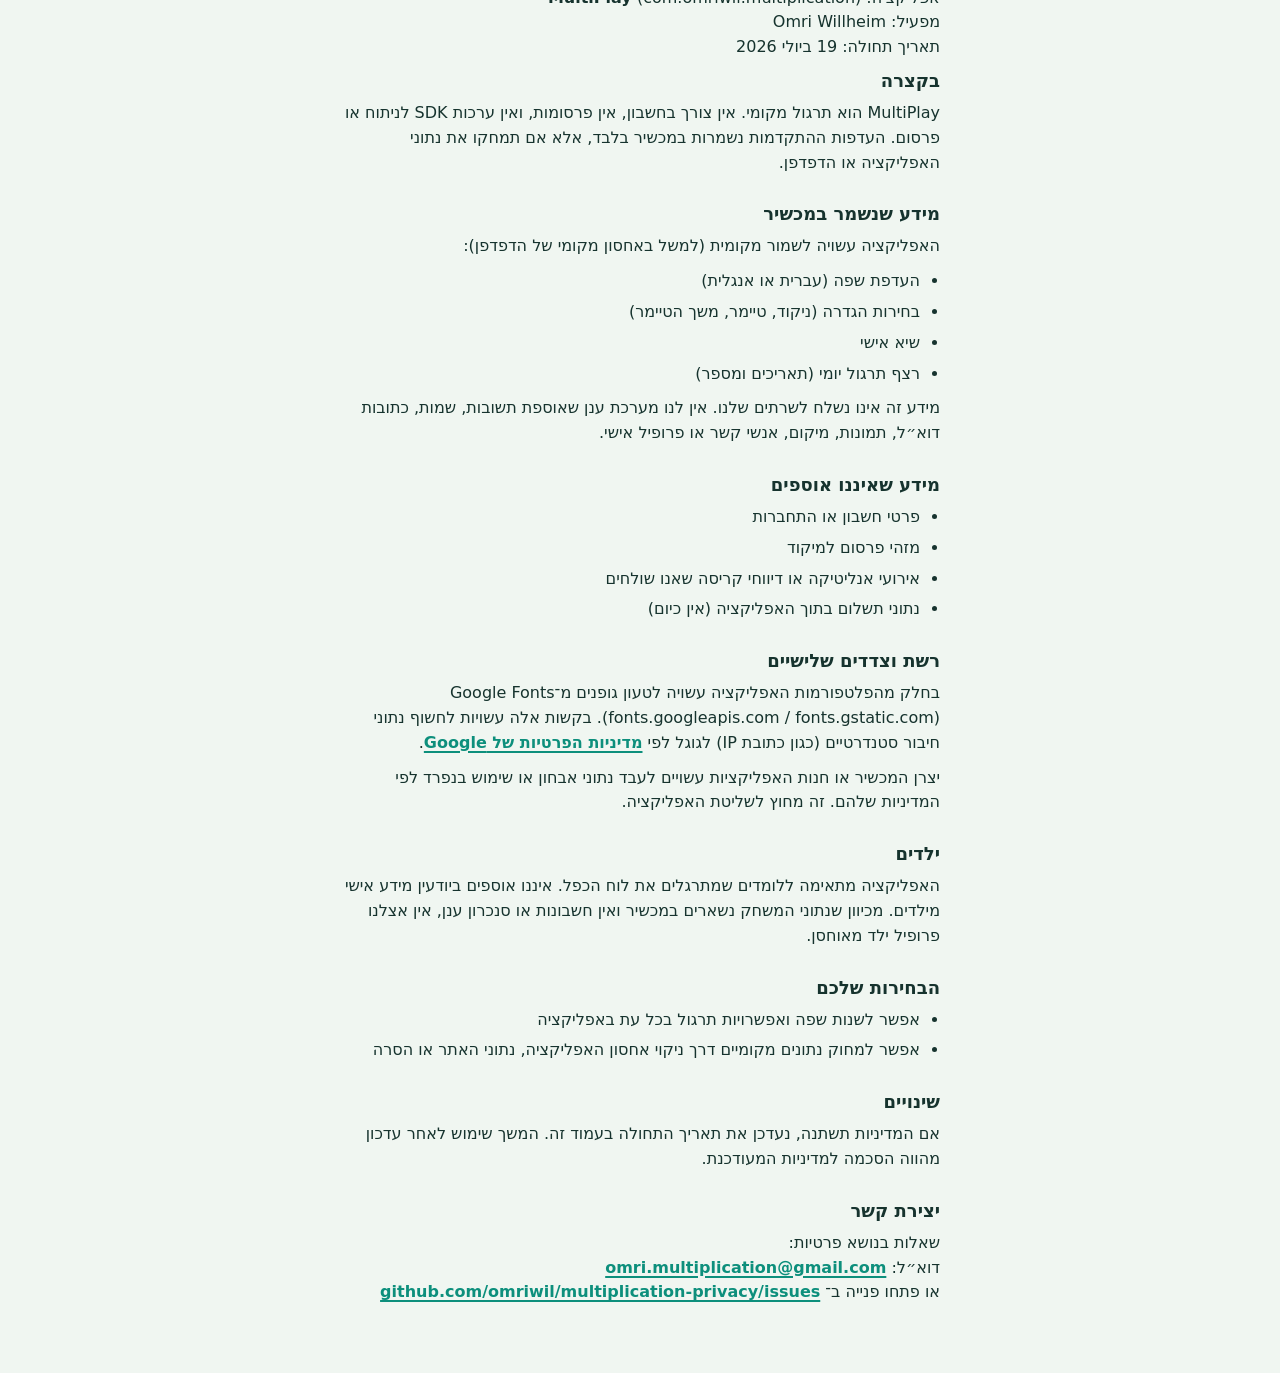
==== commit f487d4ac: "Sync legal pages from Multiplication." ====
--- a/index.html
+++ b/index.html
@@ -33,7 +33,7 @@
 				<ul>
 					<li>Language preference (English or Hebrew)</li>
 					<li>Setup choices (score on/off, timer on/off, timer length)</li>
-					<li>Personal best score</li>
+					<li>Personal best score and timed completion record</li>
 					<li>Daily practice streak (dates and count)</li>
 				</ul>
 				<p>
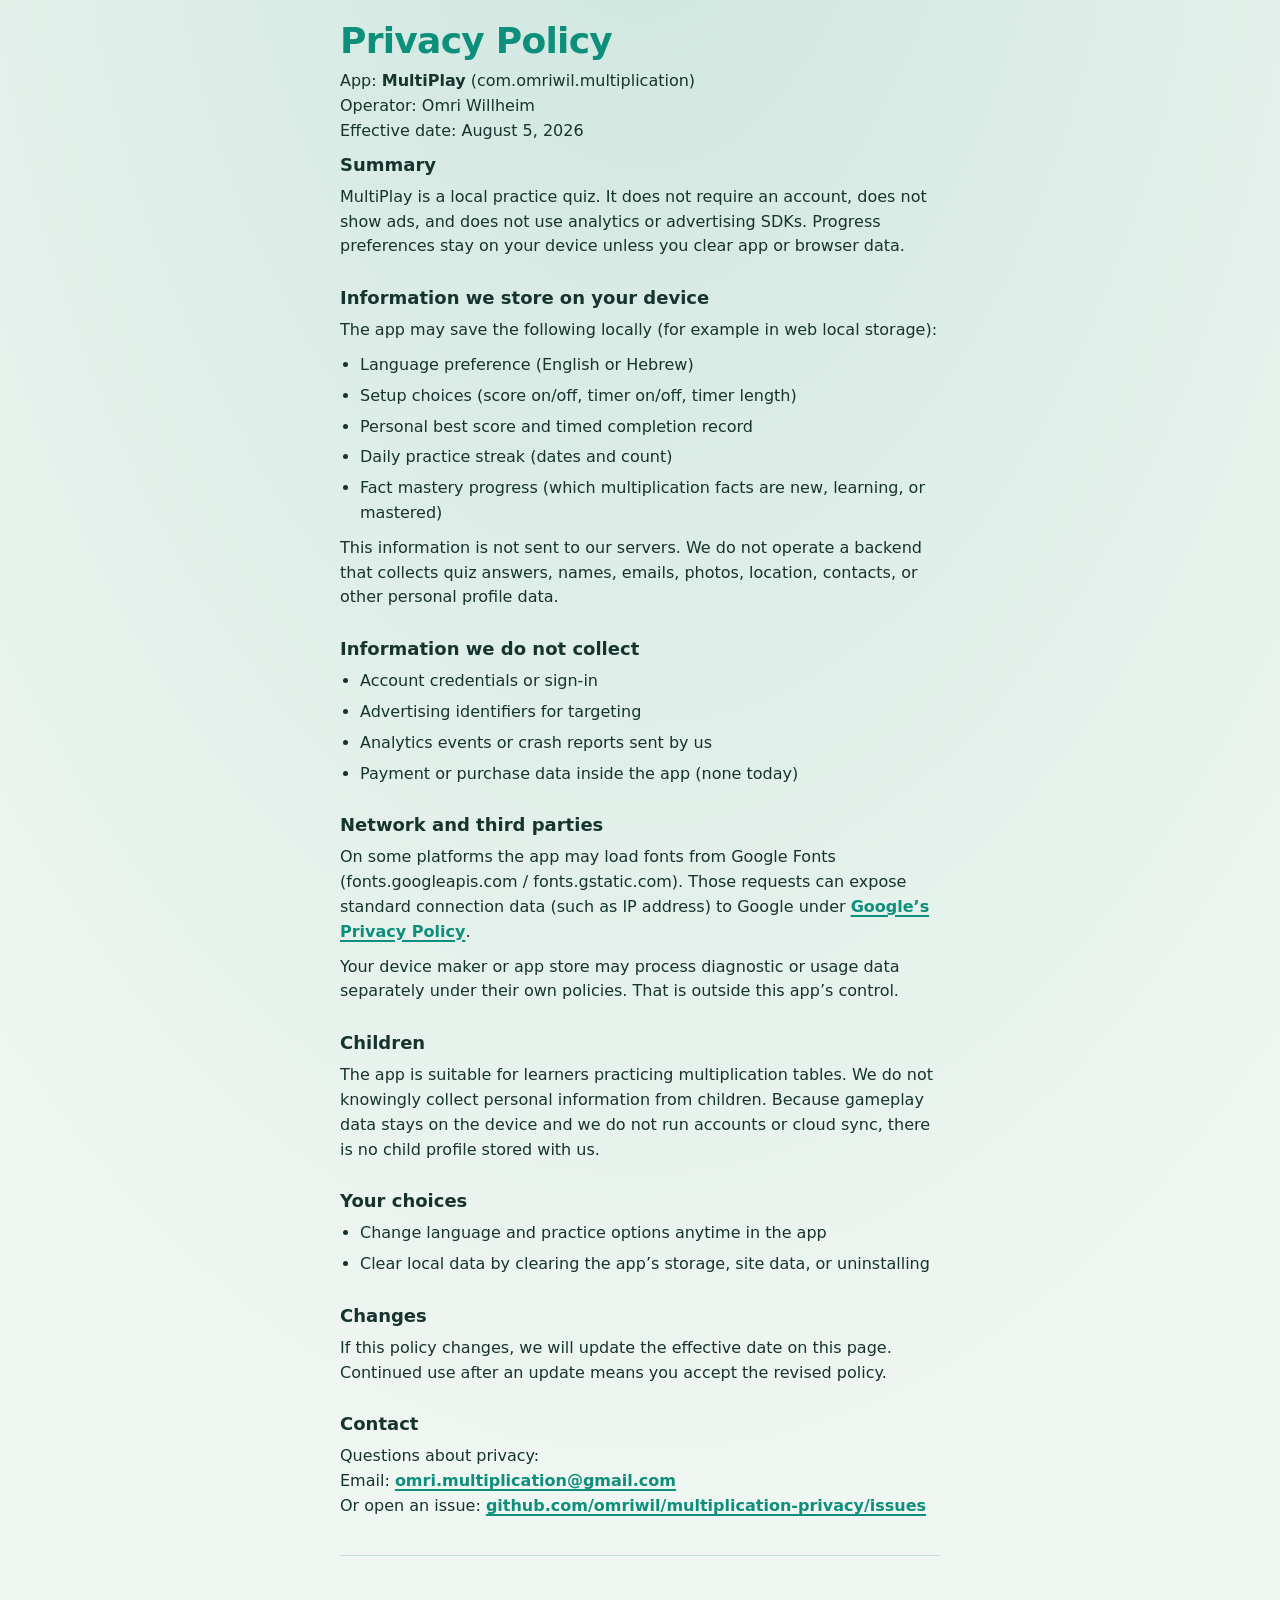
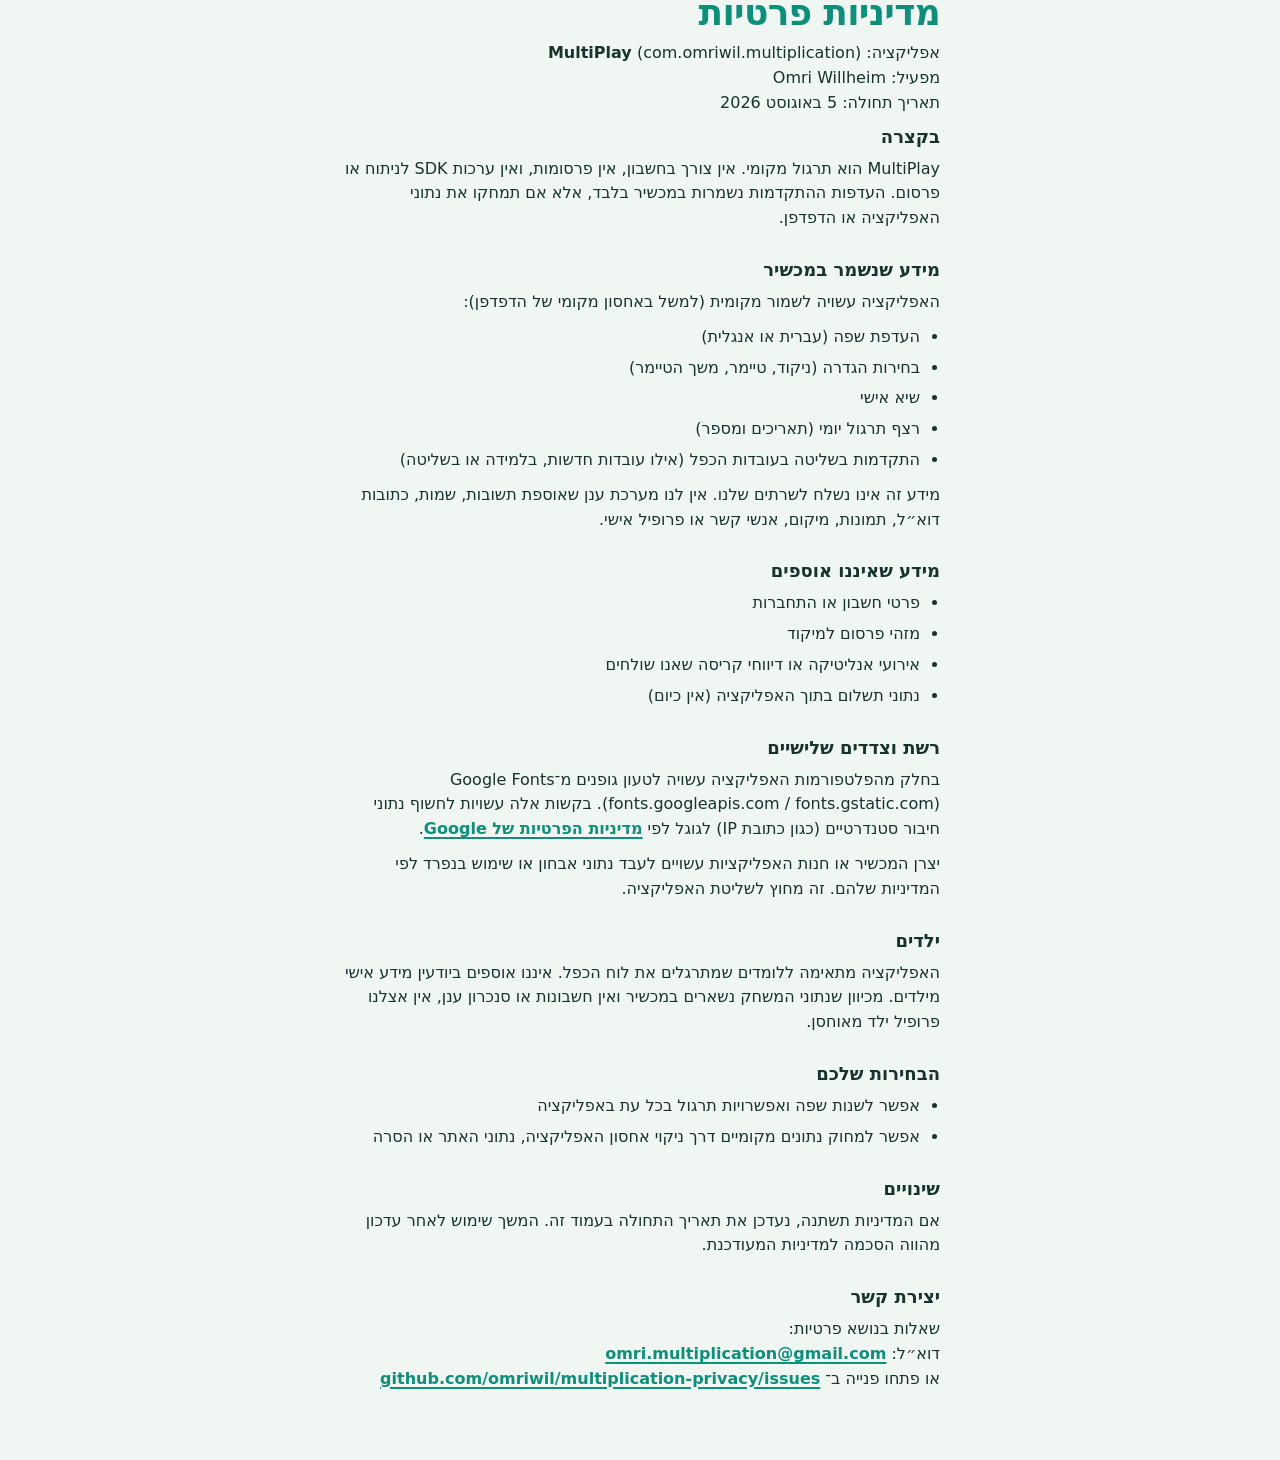
==== commit e81bf711: "Sync legal pages from Multiplication." ====
--- a/index.html
+++ b/index.html
@@ -15,7 +15,7 @@
 			<p class="legal-meta">
 				App: <strong>MultiPlay</strong> (com.omriwil.multiplication)<br>
 				Operator: Omri Willheim<br>
-				Effective date: July 19, 2026
+				Effective date: August 5, 2026
 			</p>
 
 			<section>
@@ -35,6 +35,7 @@
 					<li>Setup choices (score on/off, timer on/off, timer length)</li>
 					<li>Personal best score and timed completion record</li>
 					<li>Daily practice streak (dates and count)</li>
+					<li>Fact mastery progress (which multiplication facts are new, learning, or mastered)</li>
 				</ul>
 				<p>
 					This information is not sent to our servers. We do not operate a backend
@@ -112,7 +113,7 @@
 			<p class="legal-meta">
 				אפליקציה: <strong>MultiPlay</strong> (com.omriwil.multiplication)<br>
 				מפעיל: Omri Willheim<br>
-				תאריך תחולה: 19 ביולי 2026
+				תאריך תחולה: 5 באוגוסט 2026
 			</p>
 
 			<section>
@@ -132,6 +133,7 @@
 					<li>בחירות הגדרה (ניקוד, טיימר, משך הטיימר)</li>
 					<li>שיא אישי</li>
 					<li>רצף תרגול יומי (תאריכים ומספר)</li>
+					<li>התקדמות בשליטה בעובדות הכפל (אילו עובדות חדשות, בלמידה או בשליטה)</li>
 				</ul>
 				<p>
 					מידע זה אינו נשלח לשרתים שלנו. אין לנו מערכת ענן שאוספת תשובות,
--- a/css/legal-page.css
+++ b/css/legal-page.css
@@ -169,6 +169,13 @@
 	border-radius: 4px;
 }
 
+.legal-load-error {
+	margin: 24px 0 0;
+	font-size: 1rem;
+	line-height: 1.55;
+	color: var(--text-muted);
+}
+
 [lang="he"] {
 	font-family: "Rubik", "Segoe UI", system-ui, -apple-system, sans-serif;
 }
